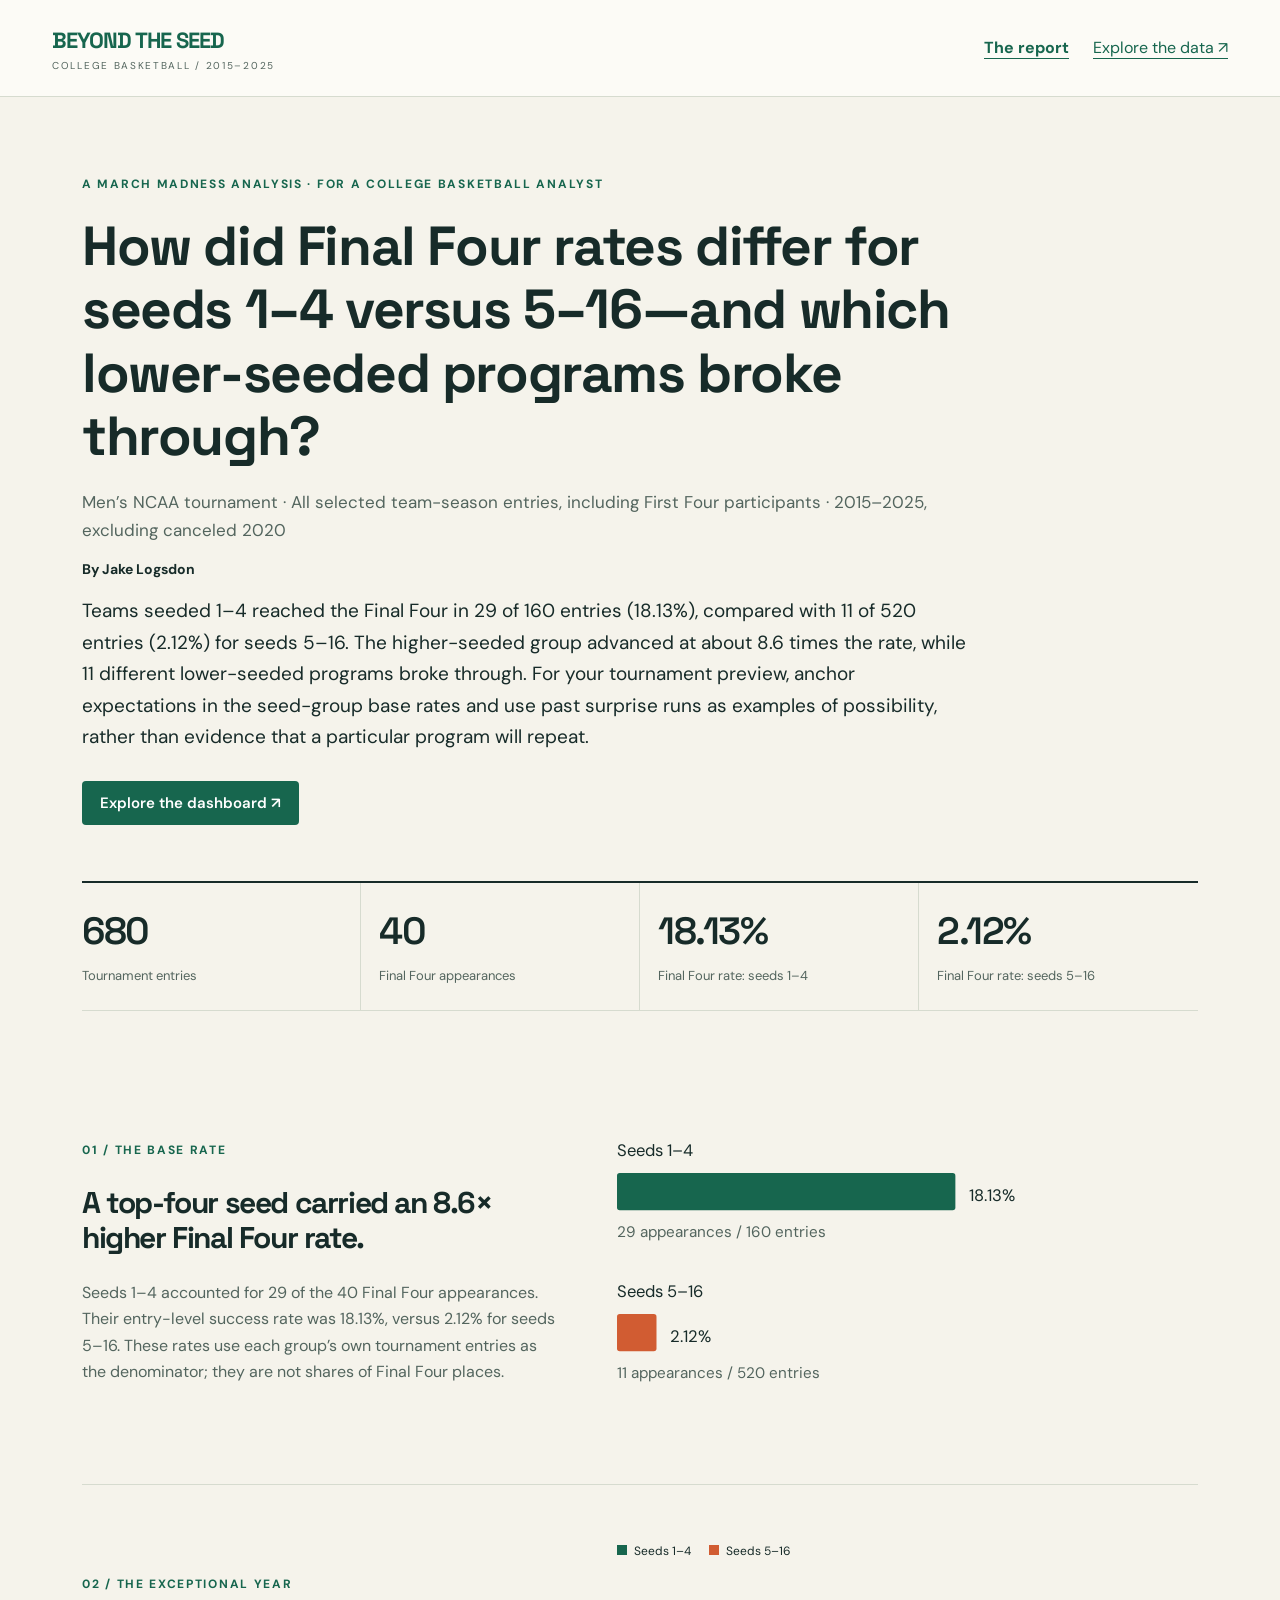
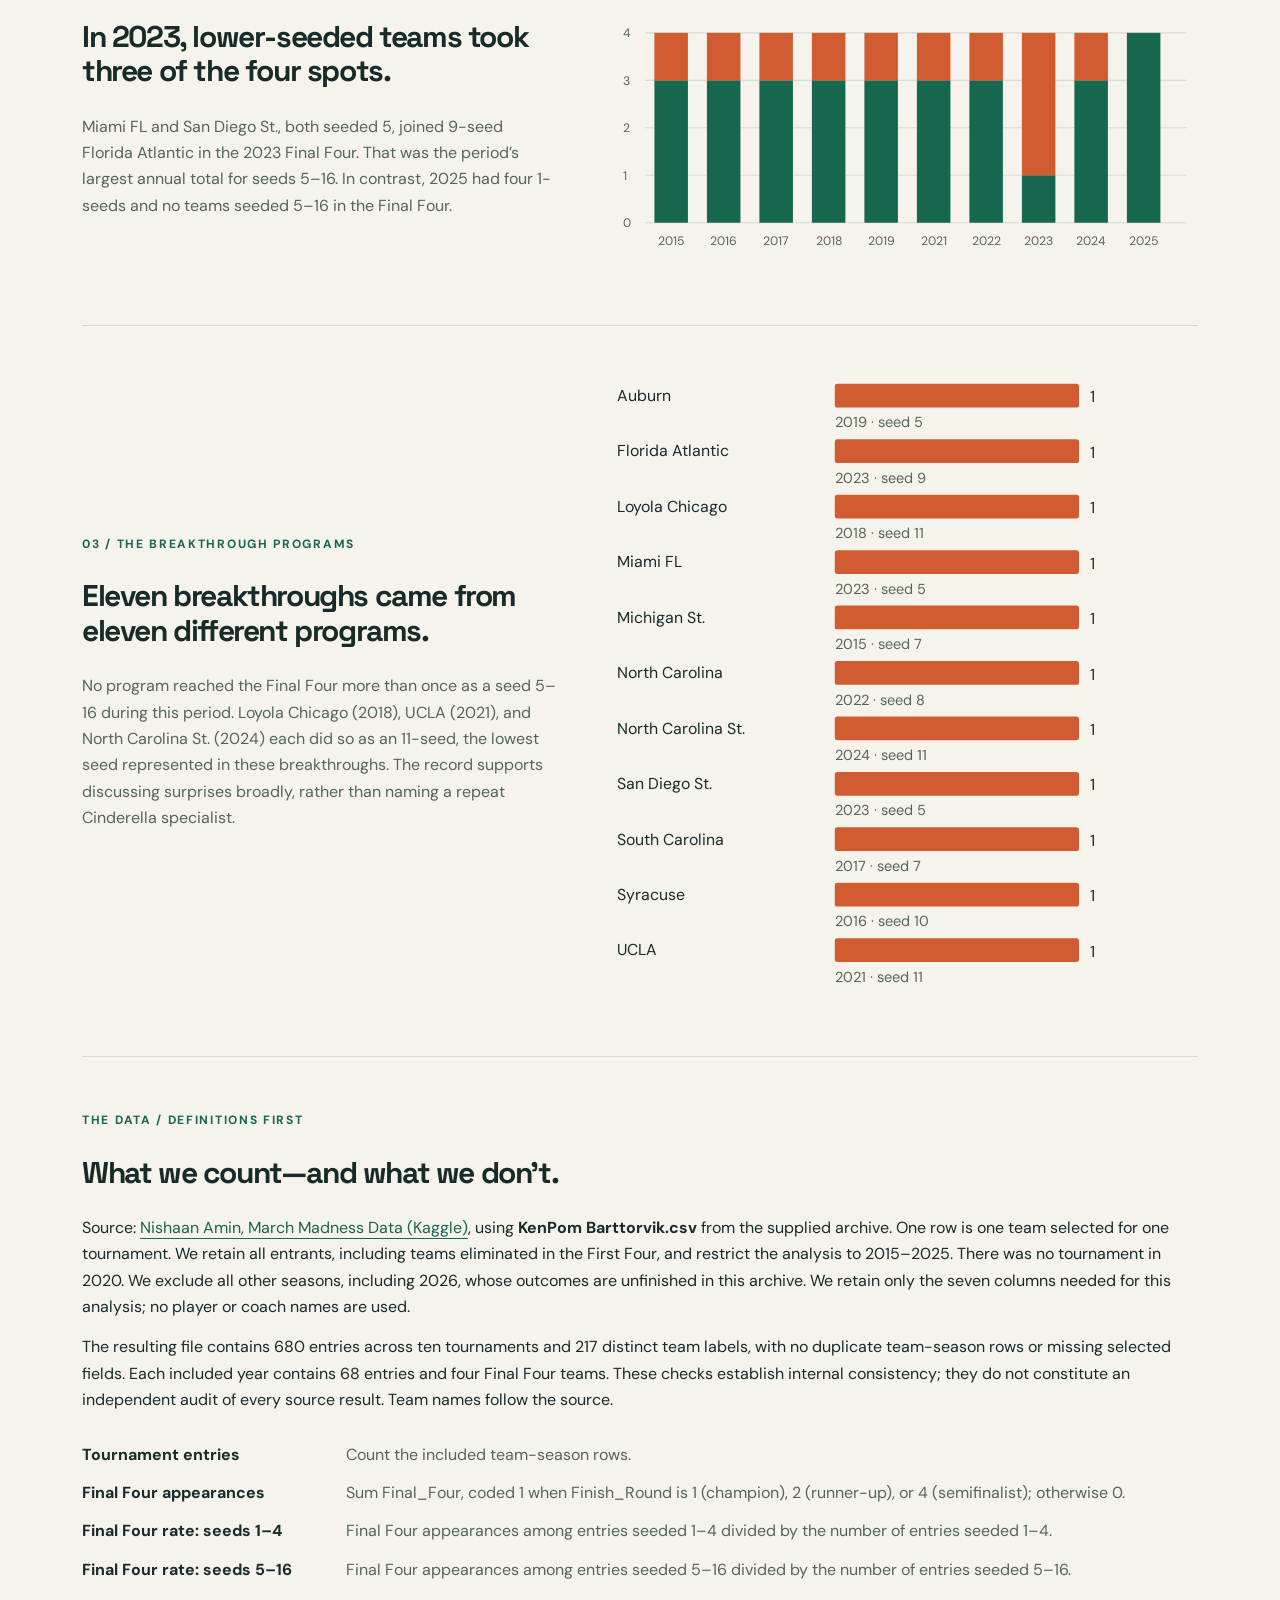
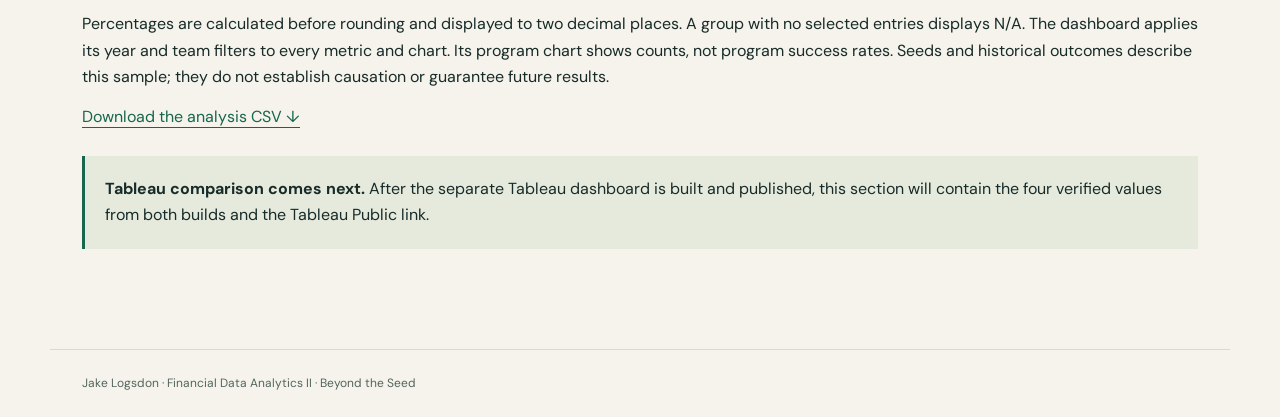
==== index.html @ e8177484 "Build March Madness report and interactive dashboard" ====
<!doctype html>
<html lang="en"><head><meta charset="utf-8"><meta name="viewport" content="width=device-width,initial-scale=1"><title>Beyond the Seed | March Madness Report</title><link rel="stylesheet" href="styles.css"><script src="app.js" defer></script></head>
<body data-page="report"><header><nav aria-label="Main"><a class="brand" href="index.html">BEYOND THE SEED<span>COLLEGE BASKETBALL / 2015–2025</span></a><div><a aria-current="page" href="index.html">The report</a><a href="dashboard.html">Explore the data ↗</a></div></nav></header>
<main><section class="hero"><p class="eyebrow">A MARCH MADNESS ANALYSIS · FOR A COLLEGE BASKETBALL ANALYST</p><h1>How did Final Four rates differ for seeds 1–4 versus 5–16—and which lower-seeded programs broke through?</h1><p class="scope">Men’s NCAA tournament · All selected team-season entries, including First Four participants · 2015–2025, excluding canceled 2020</p><p class="byline">By Jake Logsdon</p><p class="lead">Teams seeded 1–4 reached the Final Four in 29 of 160 entries (18.13%), compared with 11 of 520 entries (2.12%) for seeds 5–16. The higher-seeded group advanced at about 8.6 times the rate, while 11 different lower-seeded programs broke through. For your tournament preview, anchor expectations in the seed-group base rates and use past surprise runs as examples of possibility, rather than evidence that a particular program will repeat.</p><a class="button" href="dashboard.html">Explore the dashboard ↗</a></section>
<section aria-label="Four summary numbers"><div id="metrics" class="metrics"></div></section>
<section class="finding"><div class="finding-copy"><p class="eyebrow">01 / THE BASE RATE</p><h2>A top-four seed carried an 8.6× higher Final Four rate.</h2><p>Seeds 1–4 accounted for 29 of the 40 Final Four appearances. Their entry-level success rate was 18.13%, versus 2.12% for seeds 5–16. These rates use each group’s own tournament entries as the denominator; they are not shares of Final Four places.</p></div><div id="rate-chart" class="chart"></div></section>
<section class="finding"><div class="finding-copy"><p class="eyebrow">02 / THE EXCEPTIONAL YEAR</p><h2>In 2023, lower-seeded teams took three of the four spots.</h2><p>Miami FL and San Diego St., both seeded 5, joined 9-seed Florida Atlantic in the 2023 Final Four. That was the period’s largest annual total for seeds 5–16. In contrast, 2025 had four 1-seeds and no teams seeded 5–16 in the Final Four.</p></div><div id="year-chart" class="chart"></div></section>
<section class="finding"><div class="finding-copy"><p class="eyebrow">03 / THE BREAKTHROUGH PROGRAMS</p><h2>Eleven breakthroughs came from eleven different programs.</h2><p>No program reached the Final Four more than once as a seed 5–16 during this period. Loyola Chicago (2018), UCLA (2021), and North Carolina St. (2024) each did so as an 11-seed, the lowest seed represented in these breakthroughs. The record supports discussing surprises broadly, rather than naming a repeat Cinderella specialist.</p></div><div id="team-chart" class="chart"></div></section>
<section class="data-section"><p class="eyebrow">THE DATA / DEFINITIONS FIRST</p><h2>What we count—and what we don’t.</h2><p>Source: <a href="https://www.kaggle.com/datasets/nishaanamin/march-madness-data">Nishaan Amin, March Madness Data (Kaggle)</a>, using <strong>KenPom Barttorvik.csv</strong> from the supplied archive. One row is one team selected for one tournament. We retain all entrants, including teams eliminated in the First Four, and restrict the analysis to 2015–2025. There was no tournament in 2020. We exclude all other seasons, including 2026, whose outcomes are unfinished in this archive. We retain only the seven columns needed for this analysis; no player or coach names are used.</p><p>The resulting file contains 680 entries across ten tournaments and 217 distinct team labels, with no duplicate team-season rows or missing selected fields. Each included year contains 68 entries and four Final Four teams. These checks establish internal consistency; they do not constitute an independent audit of every source result. Team names follow the source.</p><dl><dt>Tournament entries</dt><dd>Count the included team-season rows.</dd><dt>Final Four appearances</dt><dd>Sum Final_Four, coded 1 when Finish_Round is 1 (champion), 2 (runner-up), or 4 (semifinalist); otherwise 0.</dd><dt>Final Four rate: seeds 1–4</dt><dd>Final Four appearances among entries seeded 1–4 divided by the number of entries seeded 1–4.</dd><dt>Final Four rate: seeds 5–16</dt><dd>Final Four appearances among entries seeded 5–16 divided by the number of entries seeded 5–16.</dd></dl><p>Percentages are calculated before rounding and displayed to two decimal places. A group with no selected entries displays N/A. The dashboard applies its year and team filters to every metric and chart. Its program chart shows counts, not program success rates. Seeds and historical outcomes describe this sample; they do not establish causation or guarantee future results.</p><p><a href="march_madness_2015_2025.csv" download>Download the analysis CSV ↓</a></p><aside><strong>Tableau comparison comes next.</strong> After the separate Tableau dashboard is built and published, this section will contain the four verified values from both builds and the Tableau Public link.</aside></section><p id="status" role="status"></p></main><footer>Jake Logsdon · Financial Data Analytics II · Beyond the Seed</footer></body></html>
---- styles.css ----
@import url('https://fonts.googleapis.com/css2?family=DM+Sans:wght@400;500;600;700&family=Space+Grotesk:wght@500;600;700&display=swap');
:root{--ink:#172b29;--muted:#53655e;--paper:#f5f3eb;--green:#17664e;--orange:#d15c32;--line:#d6dbcf}*{box-sizing:border-box}body{margin:0;background:var(--paper);color:var(--ink);font:16px/1.65 'DM Sans',sans-serif}header{border-bottom:1px solid var(--line);background:#fcfbf6}nav{max-width:1240px;margin:auto;padding:22px 32px;display:flex;align-items:center;justify-content:space-between;gap:24px}.brand{font-family:'Space Grotesk',sans-serif;font-size:22px;font-weight:700;text-decoration:none;letter-spacing:-1px}.brand span{display:block;font:10px/1.6 'DM Sans',sans-serif;letter-spacing:1.7px;color:var(--muted)}nav div{display:flex;gap:24px}a{color:var(--green);text-underline-offset:5px}nav a{white-space:nowrap}nav [aria-current]{font-weight:700}main{max-width:1180px;margin:auto;padding:0 32px}.hero{padding:64px 0 48px;max-width:990px}.eyebrow{font-size:12px;font-weight:700;letter-spacing:1.7px;color:var(--green)}h1,h2,h3{font-family:'Space Grotesk',sans-serif;line-height:1.15;letter-spacing:-1.4px}h1{font-size:clamp(32px,4.3vw,56px);margin:20px 0}h2{font-size:30px}p{margin:14px 0}.scope{color:var(--muted);font-size:17px;max-width:900px}.byline{font-size:14px;font-weight:700}.lead{font-size:19px;max-width:890px}.button,button{display:inline-block;background:var(--green);color:white;border:0;border-radius:4px;padding:12px 18px;font:600 15px 'DM Sans',sans-serif;text-decoration:none;cursor:pointer}.button{margin-top:15px}.metrics{display:grid;grid-template-columns:repeat(4,1fr);border-top:2px solid var(--ink);border-bottom:1px solid var(--line);margin:8px 0 48px}.metric{padding:24px 18px;border-right:1px solid var(--line)}.metric:first-child{padding-left:0}.metric:last-child{border:0}.metric strong{display:block;font:600 38px/1.3 'Space Grotesk',sans-serif;letter-spacing:-1.5px}.metric span{display:block;font-size:13px;color:var(--muted);margin-top:8px}.finding{display:grid;grid-template-columns:0.9fr 1.1fr;gap:60px;padding:42px 0 58px;border-bottom:1px solid var(--line);align-items:center}.finding-copy p{color:var(--muted)}.finding-copy .eyebrow{color:var(--green)}.chart{min-width:0}.chart svg{display:block;width:100%;height:auto;overflow:visible}.chart text{font-family:'DM Sans',sans-serif;fill:var(--ink);font-size:12px}.chart .small{font-size:11px;fill:var(--muted)}.legend{display:flex;flex-wrap:wrap;gap:18px;font-size:12px;margin:15px 0}.legend span:before{content:'';display:inline-block;width:10px;height:10px;background:var(--green);margin-right:7px}.legend span:last-child:before{background:var(--orange)}.data-section{padding:40px 0}dl{display:grid;grid-template-columns:240px 1fr;gap:12px 24px;margin:28px 0}dt{font-weight:700}dd{margin:0;color:var(--muted)}aside{background:#e6eadd;padding:20px;border-left:3px solid var(--green);margin:25px 0}.compact{padding-bottom:20px}.compact h1{font-size:46px}.filters{display:flex;flex-wrap:wrap;align-items:end;gap:18px;background:#e9ecdf;padding:22px;border-radius:6px}.filters label{font-size:12px;font-weight:700;display:flex;flex-direction:column;gap:7px}.team-filter{flex:1;min-width:180px}select{font:15px 'DM Sans',sans-serif;color:var(--ink);border:1px solid #a8b5a5;background:white;border-radius:3px;padding:11px;max-width:100%}button:hover,.button:hover{background:#104c3a}a:focus-visible,button:focus-visible,select:focus-visible{outline:3px solid var(--orange);outline-offset:4px}#selection{font-size:13px;color:var(--muted)}.dashboard-grid{display:grid;grid-template-columns:1fr 1fr;gap:24px}.dashboard-grid article{background:#fffef9;border:1px solid var(--line);border-radius:6px;padding:25px;min-width:0}.dashboard-grid h2{font-size:24px;margin-top:0}.dashboard-grid article>p{font-size:13px;color:var(--muted)}.wide{grid-column:1/-1}.wide .chart{max-width:850px}.table-scroll{overflow:auto;max-height:440px;border:1px solid var(--line)}table{width:100%;border-collapse:collapse;font-size:13px;white-space:nowrap}caption{text-align:left;padding:12px;font-weight:700}th,td{text-align:left;padding:10px 14px;border-bottom:1px solid var(--line)}th{position:sticky;top:0;background:#e9ecdf}tbody tr:nth-child(even){background:#eeefe6}footer{max-width:1180px;padding:24px 32px;margin:35px auto 0;border-top:1px solid var(--line);font-size:12px;color:var(--muted)}.empty{padding:32px;background:#eeefe6;color:var(--muted)}#status{color:#a43720} @media(max-width:760px){nav{align-items:start;padding:18px;flex-direction:column;gap:15px}main{padding:0 20px}.hero{padding-top:35px}.compact h1{font-size:36px}.metrics{grid-template-columns:1fr 1fr}.metric{padding:18px!important;border-bottom:1px solid var(--line)}.metric strong{font-size:32px}.finding{grid-template-columns:1fr;gap:20px;padding:30px 0}.dashboard-grid{grid-template-columns:1fr}.wide{grid-column:auto}dl{grid-template-columns:1fr;gap:7px}dd{margin-bottom:15px}.filters label{flex:1;min-width:120px}.filters button{width:100%}h2{font-size:27px}}
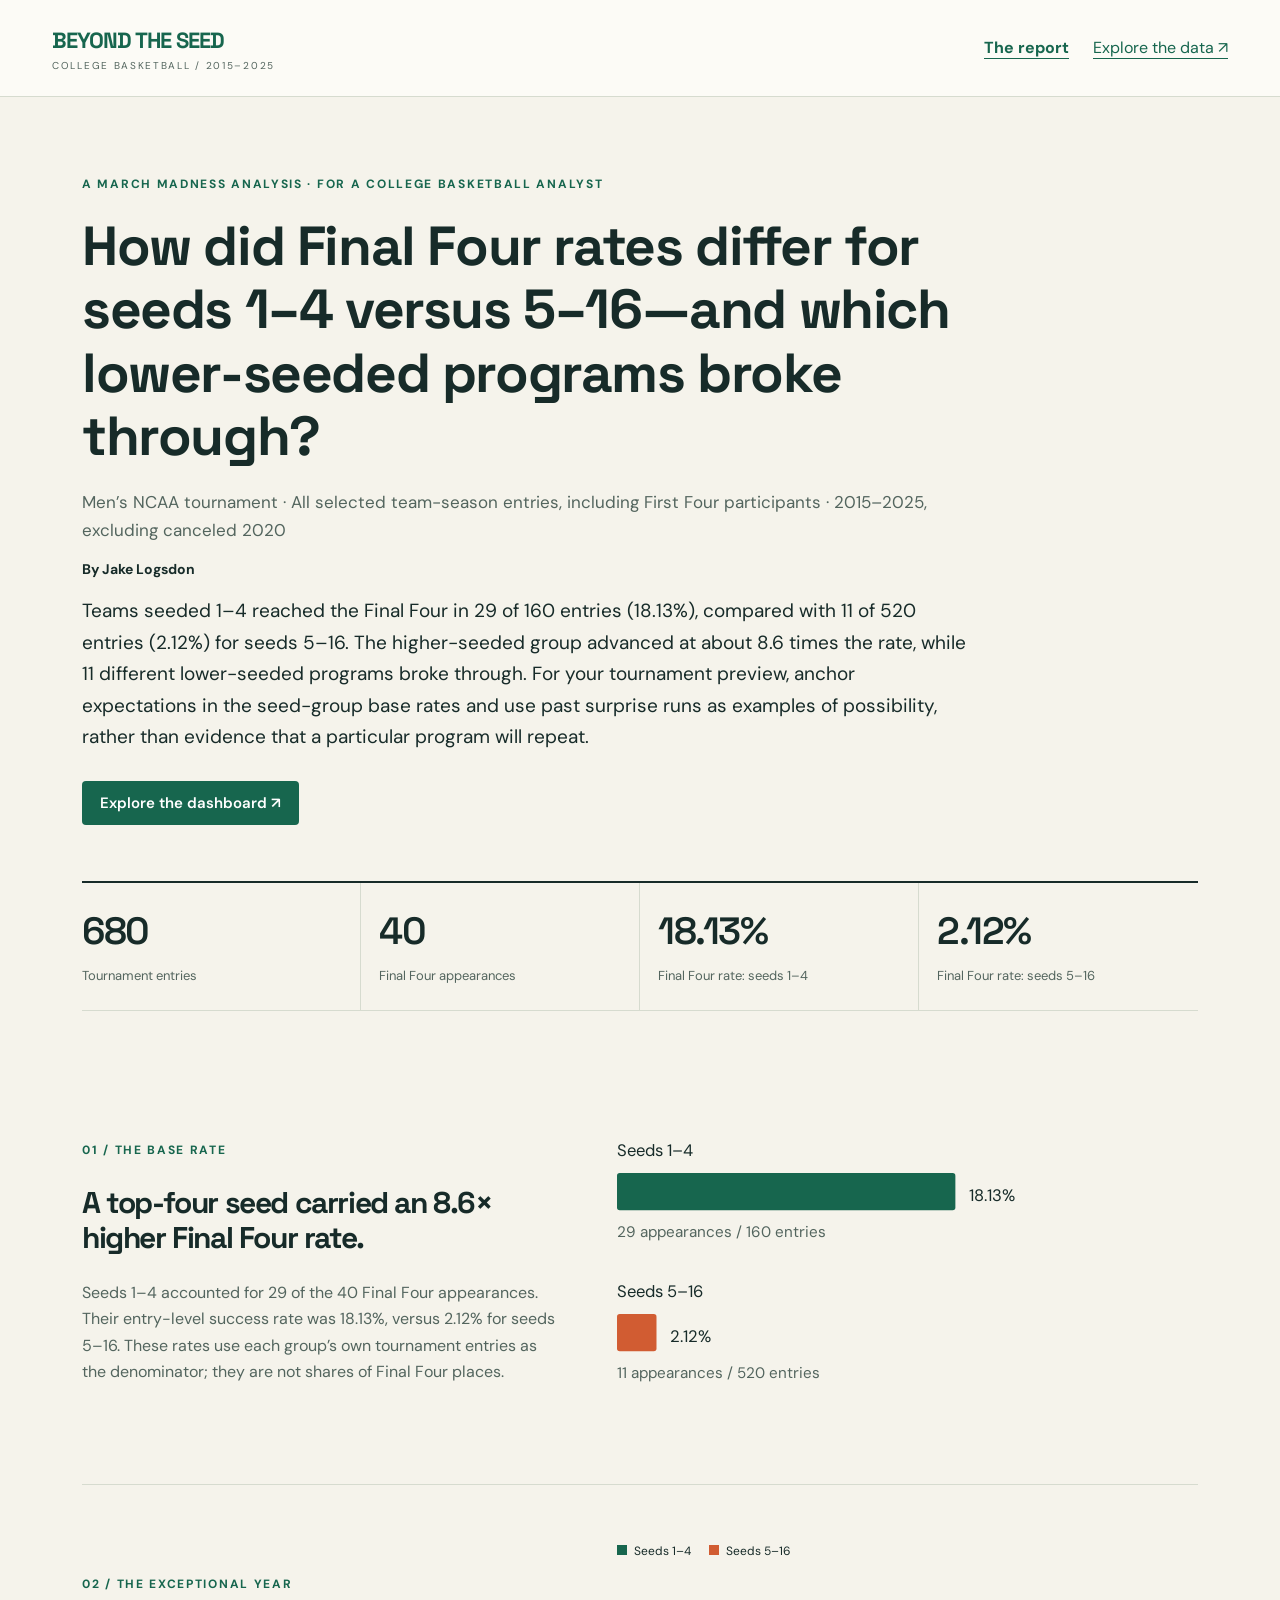
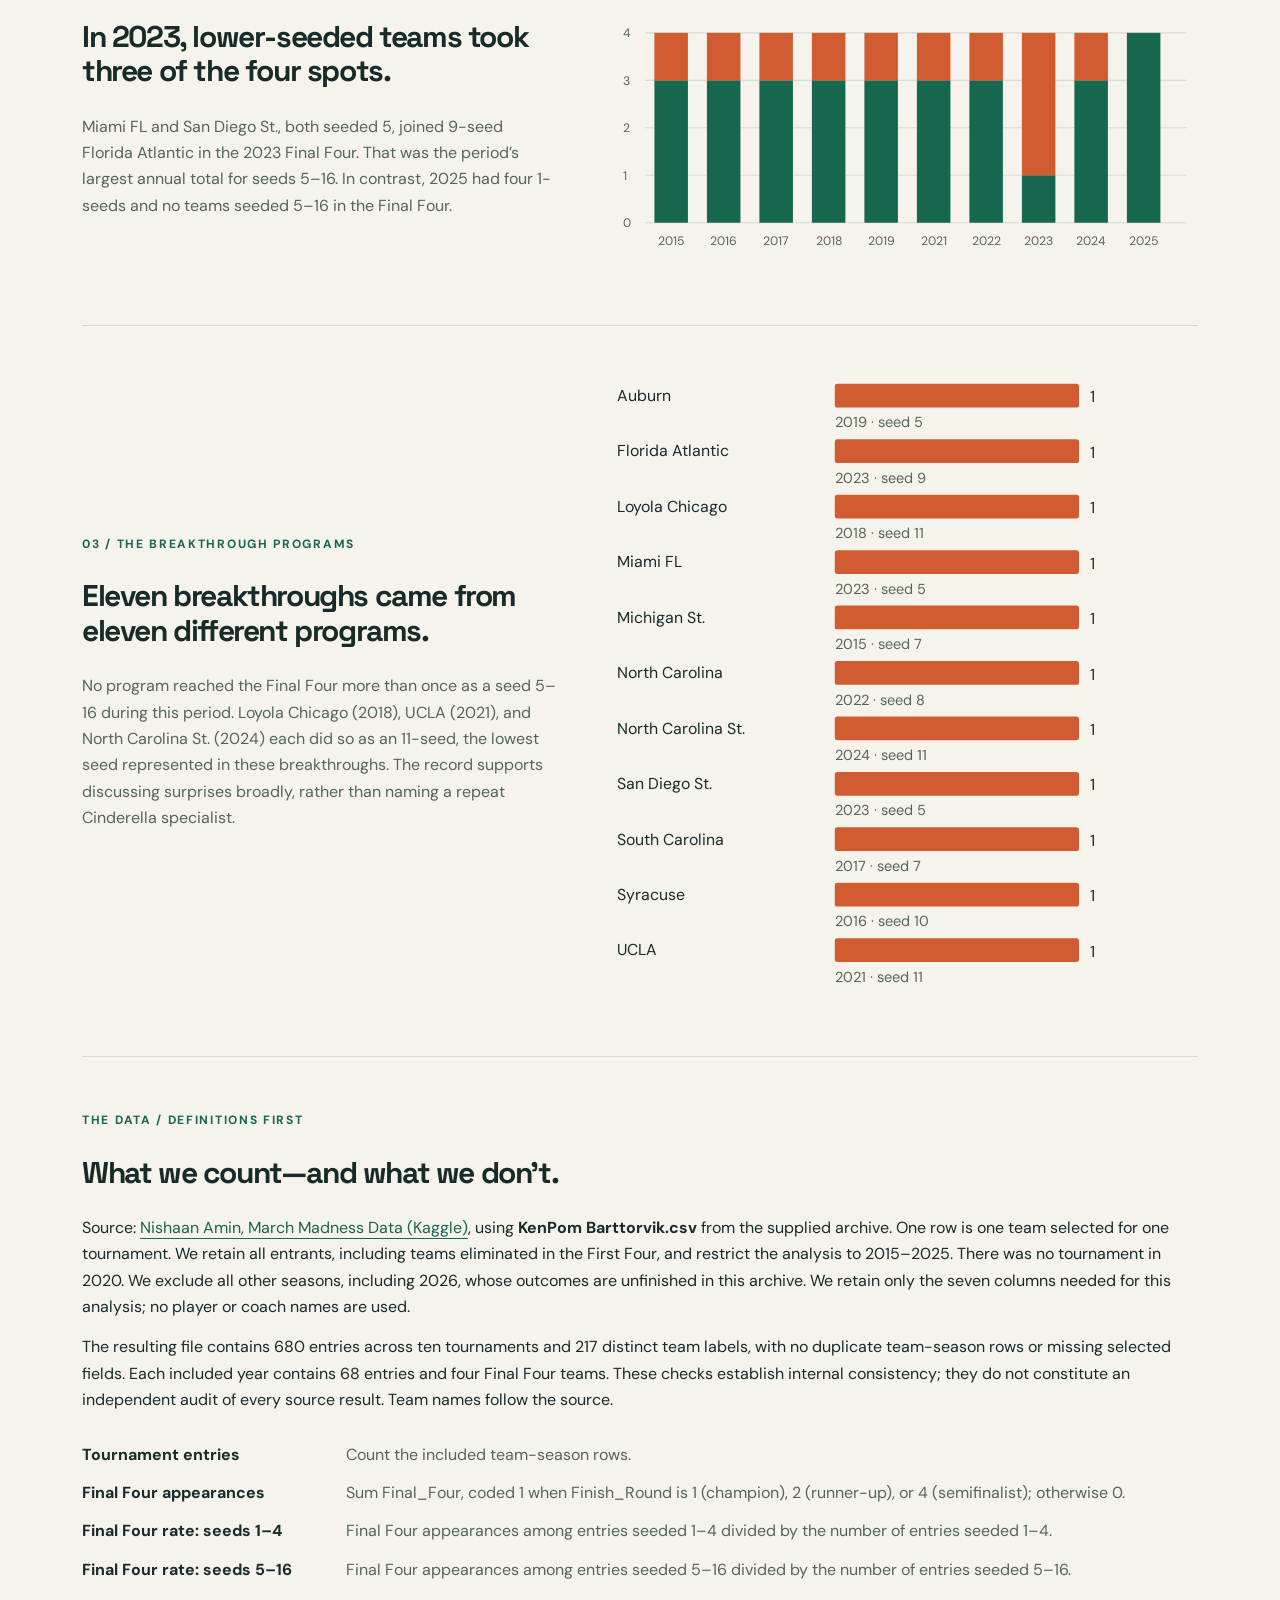
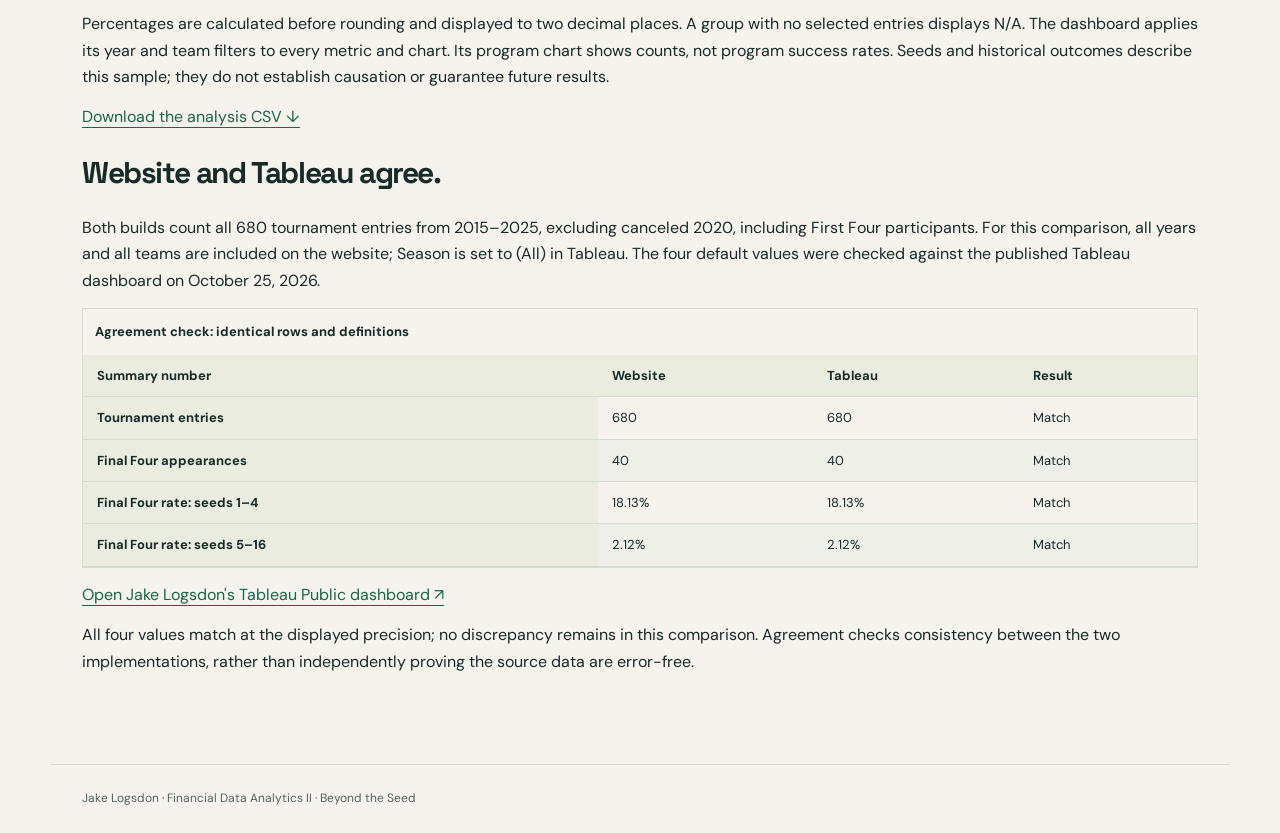
==== commit bc0a2065: "Verify Tableau agreement and link published dashboard" ====
--- a/index.html
+++ b/index.html
@@ -6,4 +6,4 @@
 <section class="finding"><div class="finding-copy"><p class="eyebrow">01 / THE BASE RATE</p><h2>A top-four seed carried an 8.6× higher Final Four rate.</h2><p>Seeds 1–4 accounted for 29 of the 40 Final Four appearances. Their entry-level success rate was 18.13%, versus 2.12% for seeds 5–16. These rates use each group’s own tournament entries as the denominator; they are not shares of Final Four places.</p></div><div id="rate-chart" class="chart"></div></section>
 <section class="finding"><div class="finding-copy"><p class="eyebrow">02 / THE EXCEPTIONAL YEAR</p><h2>In 2023, lower-seeded teams took three of the four spots.</h2><p>Miami FL and San Diego St., both seeded 5, joined 9-seed Florida Atlantic in the 2023 Final Four. That was the period’s largest annual total for seeds 5–16. In contrast, 2025 had four 1-seeds and no teams seeded 5–16 in the Final Four.</p></div><div id="year-chart" class="chart"></div></section>
 <section class="finding"><div class="finding-copy"><p class="eyebrow">03 / THE BREAKTHROUGH PROGRAMS</p><h2>Eleven breakthroughs came from eleven different programs.</h2><p>No program reached the Final Four more than once as a seed 5–16 during this period. Loyola Chicago (2018), UCLA (2021), and North Carolina St. (2024) each did so as an 11-seed, the lowest seed represented in these breakthroughs. The record supports discussing surprises broadly, rather than naming a repeat Cinderella specialist.</p></div><div id="team-chart" class="chart"></div></section>
-<section class="data-section"><p class="eyebrow">THE DATA / DEFINITIONS FIRST</p><h2>What we count—and what we don’t.</h2><p>Source: <a href="https://www.kaggle.com/datasets/nishaanamin/march-madness-data">Nishaan Amin, March Madness Data (Kaggle)</a>, using <strong>KenPom Barttorvik.csv</strong> from the supplied archive. One row is one team selected for one tournament. We retain all entrants, including teams eliminated in the First Four, and restrict the analysis to 2015–2025. There was no tournament in 2020. We exclude all other seasons, including 2026, whose outcomes are unfinished in this archive. We retain only the seven columns needed for this analysis; no player or coach names are used.</p><p>The resulting file contains 680 entries across ten tournaments and 217 distinct team labels, with no duplicate team-season rows or missing selected fields. Each included year contains 68 entries and four Final Four teams. These checks establish internal consistency; they do not constitute an independent audit of every source result. Team names follow the source.</p><dl><dt>Tournament entries</dt><dd>Count the included team-season rows.</dd><dt>Final Four appearances</dt><dd>Sum Final_Four, coded 1 when Finish_Round is 1 (champion), 2 (runner-up), or 4 (semifinalist); otherwise 0.</dd><dt>Final Four rate: seeds 1–4</dt><dd>Final Four appearances among entries seeded 1–4 divided by the number of entries seeded 1–4.</dd><dt>Final Four rate: seeds 5–16</dt><dd>Final Four appearances among entries seeded 5–16 divided by the number of entries seeded 5–16.</dd></dl><p>Percentages are calculated before rounding and displayed to two decimal places. A group with no selected entries displays N/A. The dashboard applies its year and team filters to every metric and chart. Its program chart shows counts, not program success rates. Seeds and historical outcomes describe this sample; they do not establish causation or guarantee future results.</p><p><a href="march_madness_2015_2025.csv" download>Download the analysis CSV ↓</a></p><aside><strong>Tableau comparison comes next.</strong> After the separate Tableau dashboard is built and published, this section will contain the four verified values from both builds and the Tableau Public link.</aside></section><p id="status" role="status"></p></main><footer>Jake Logsdon · Financial Data Analytics II · Beyond the Seed</footer></body></html>
+<section class="data-section"><p class="eyebrow">THE DATA / DEFINITIONS FIRST</p><h2>What we count—and what we don’t.</h2><p>Source: <a href="https://www.kaggle.com/datasets/nishaanamin/march-madness-data">Nishaan Amin, March Madness Data (Kaggle)</a>, using <strong>KenPom Barttorvik.csv</strong> from the supplied archive. One row is one team selected for one tournament. We retain all entrants, including teams eliminated in the First Four, and restrict the analysis to 2015–2025. There was no tournament in 2020. We exclude all other seasons, including 2026, whose outcomes are unfinished in this archive. We retain only the seven columns needed for this analysis; no player or coach names are used.</p><p>The resulting file contains 680 entries across ten tournaments and 217 distinct team labels, with no duplicate team-season rows or missing selected fields. Each included year contains 68 entries and four Final Four teams. These checks establish internal consistency; they do not constitute an independent audit of every source result. Team names follow the source.</p><dl><dt>Tournament entries</dt><dd>Count the included team-season rows.</dd><dt>Final Four appearances</dt><dd>Sum Final_Four, coded 1 when Finish_Round is 1 (champion), 2 (runner-up), or 4 (semifinalist); otherwise 0.</dd><dt>Final Four rate: seeds 1–4</dt><dd>Final Four appearances among entries seeded 1–4 divided by the number of entries seeded 1–4.</dd><dt>Final Four rate: seeds 5–16</dt><dd>Final Four appearances among entries seeded 5–16 divided by the number of entries seeded 5–16.</dd></dl><p>Percentages are calculated before rounding and displayed to two decimal places. A group with no selected entries displays N/A. The dashboard applies its year and team filters to every metric and chart. Its program chart shows counts, not program success rates. Seeds and historical outcomes describe this sample; they do not establish causation or guarantee future results.</p><p><a href="march_madness_2015_2025.csv" download>Download the analysis CSV ↓</a></p><section id="agreement" aria-labelledby="agreement-title"><h2 id="agreement-title">Website and Tableau agree.</h2><p>Both builds count all 680 tournament entries from 2015–2025, excluding canceled 2020, including First Four participants. For this comparison, all years and all teams are included on the website; Season is set to (All) in Tableau. The four default values were checked against the published Tableau dashboard on October 25, 2026.</p><div class="table-scroll"><table><caption>Agreement check: identical rows and definitions</caption><thead><tr><th scope="col">Summary number</th><th scope="col">Website</th><th scope="col">Tableau</th><th scope="col">Result</th></tr></thead><tbody><tr><th scope="row">Tournament entries</th><td>680</td><td>680</td><td>Match</td></tr><tr><th scope="row">Final Four appearances</th><td>40</td><td>40</td><td>Match</td></tr><tr><th scope="row">Final Four rate: seeds 1–4</th><td>18.13%</td><td>18.13%</td><td>Match</td></tr><tr><th scope="row">Final Four rate: seeds 5–16</th><td>2.12%</td><td>2.12%</td><td>Match</td></tr></tbody></table></div><p><a href="https://public.tableau.com/views/MarchMadnessFinalFourAnalysisJakeLogsdon/MarchMadnessFinalFour">Open Jake Logsdon's Tableau Public dashboard ↗</a></p><p>All four values match at the displayed precision; no discrepancy remains in this comparison. Agreement checks consistency between the two implementations, rather than independently proving the source data are error-free.</p></section></section><p id="status" role="status"></p></main><footer>Jake Logsdon · Financial Data Analytics II · Beyond the Seed</footer></body></html>
